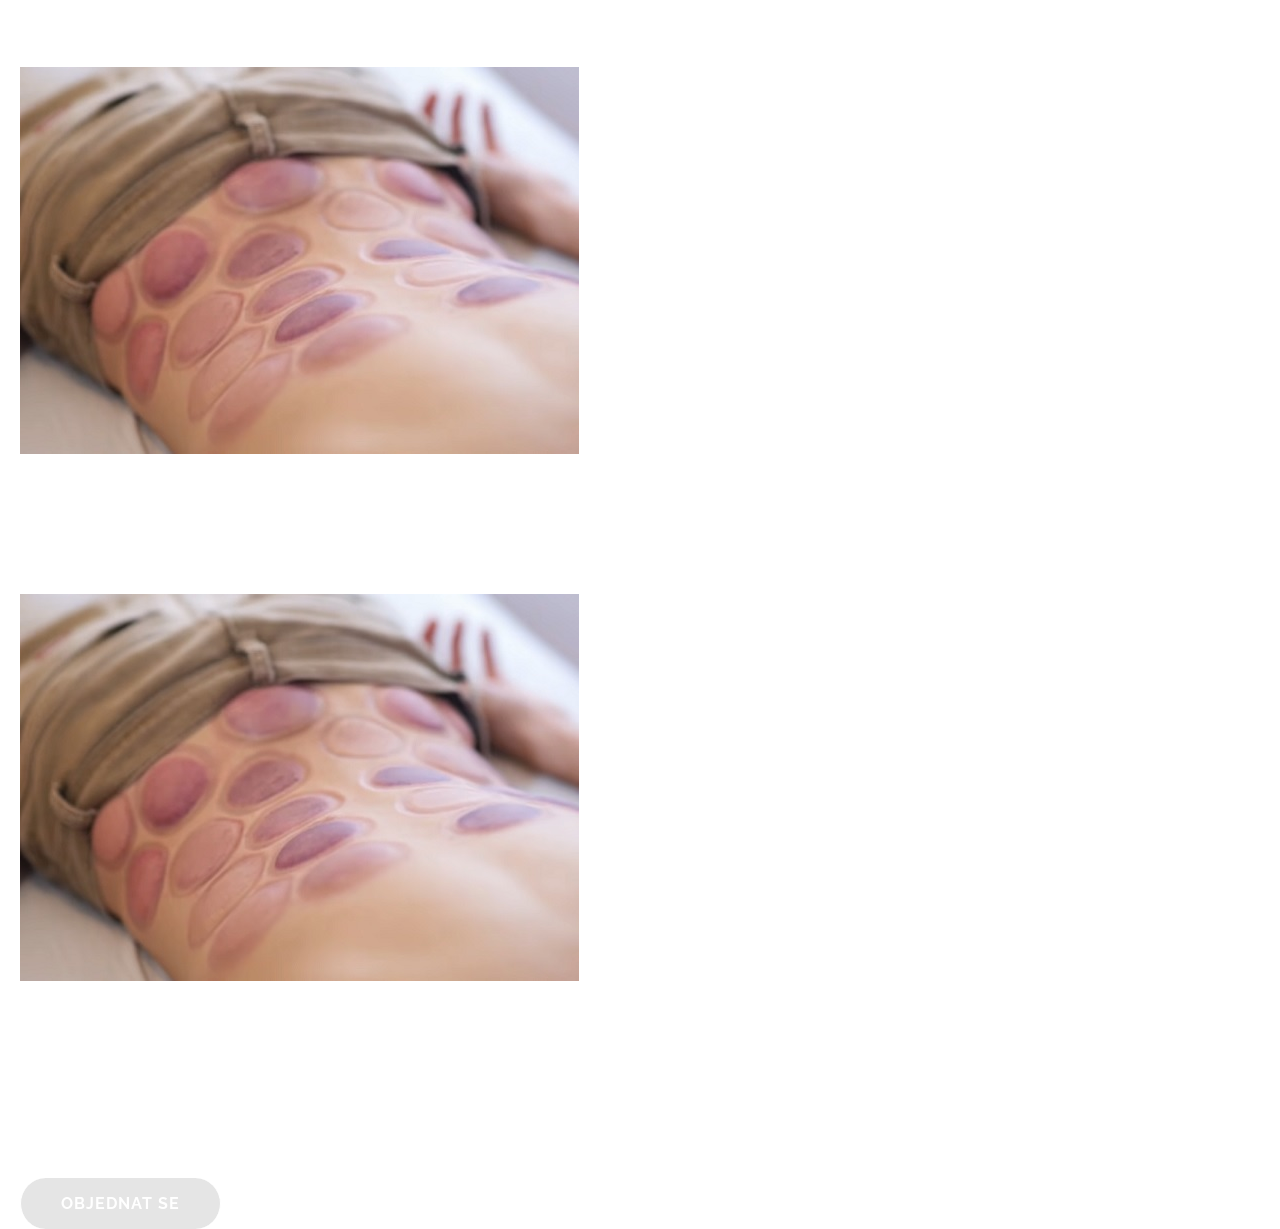
==== bankovani.html @ 98ee7fa8 "Add files via upload" ====
<!doctype html>
<html lang="en">
  <head>
    <meta charset="UTF-8" />
    <meta name="viewport" content="width=device-width, initial-scale=1.0" />
    <title>Baňkování</title>
    <link rel="stylesheet" href="style.css" />
    <link rel="preconnect" href="https://fonts.googleapis.com" />
    <link rel="preconnect" href="https://fonts.gstatic.com" crossorigin />
    <link
      href="https://fonts.googleapis.com/css2?family=Playfair+Display:wght@400;500&family=Raleway:wght@300;400&display=swap&subset=latin-ext"
      rel="stylesheet"
    />
  </head>
  <body>
    <section class="service-detail">
      <div class="container">
        <!-- NADPIS -->
        <div class="service-header">
          <h1>Baňkování</h1>
          <p>
            Baňkování je metoda používaná na onemocnění a&nbsp;problémy
            pohybového aparátu. Používání ji při léčbě onemocnění trávicího
            a&nbsp;dýchacího aparátu a&nbsp;ke zmírnění pocení. Baňkováním
            rozumíme přikládání skleněných nádobek, v&nbsp;nichž vytvoříme
            podtlak, který způsobí jejich přisátí na pokožku.
          </p>
        </div>

        <!-- BLOK 1 -->
        <div class="service-box">
          <div class="service-image">
            <img src="images/banky2.jpg" alt="Baňkování" />
          </div>
          <div class="service-content">
            <h3>Účinky baňkování:</h3>
            <ul>
              <li>
                zrychluje metabolismus v&nbsp;kůži, zlepšuje činnost potních
                a&nbsp;mazových žláz zvyšuje se přísun živin ke tkáním
              </li>
              <li>podpora regenerace kůže</li>
              <li>
                u&nbsp;kloubů bylo pozorováno zvyšení sekrece synoviální
                tekutiny, baňkování odstraňuje spasmy kolem postiženého kloubu
              </li>
              <li>pod tlakem se stimuluje krevní i&nbsp;lymfatický oběh</li>
              <li>
                stimulace vnitřních orgánů zvyšuje peristaltiku, motilitu
                gestointestinálního traktu, zlepšuje trávení
              </li>
              <li>stimulace nervových zakončení</li>
            </ul>
          </div>
        </div>

        <!-- BLOK 2 -->
        <div class="service-box reverse">
          <div class="service-image">
            <img src="images/banky2.jpg" alt="Baňkování" />
          </div>
          <div class="service-content">
            <h3>Kdy se baňkování neprovádí:</h3>
            <ul>
              <li>
                u&nbsp;všech krvácivých stavů (purpura, hemofilie, leukemie)
              </li>
              <li>poškozená kůže (popáleniny, infekční kožní nemoci)</li>
              <li>u&nbsp;těhotných žen se nebaňkuje podbřišek</li>
              <li>u&nbsp;všech druhů maligních tumorů</li>
              <li>
                u&nbsp;křečových žíl v&nbsp;místech, kde se cévy dostávají přímo
                na povrch kůže
              </li>
              <li>těžké otoky, srdeční onemocnění</li>
              <li>těžké jaterní onemocnění, zvláště cirhóza</li>
              <li>tuberkulóza</li>
              <li>v&nbsp;opilosti</li>
            </ul>
          </div>
        </div>

        <!-- BUTTON -->
        <div class="service-button">
          <a href="#" class="btn-primary">OBJEDNAT SE</a>
        </div>
      </div>
    </section>
  </body>
</html>
---- style.css ----
/* -------------------
   ZÁKLADNÍ NASTAVENÍ
   -------------------*/
* {
  margin: 0;
  padding: 0;
  box-sizing: border-box;
  font-family: "Raleway", sans-serif;
}

body {
  background-color: #ffffff;
  color: #ffffff;

  -webkit-font-smoothing: antialiased;
  -moz-osx-font-smoothing: grayscale;
}

.container {
  max-width: 1300px;
  margin: 0 auto;
  padding: 0 20px;
  width: 100%;
  height: 100%;
}

/* -------------------
       HORNÍ MENU
   -------------------*/
.navbar {
  position: absolute;
  top: 0;
  left: 0;
  width: 100%;
  z-index: 100;
  padding-top: 30px;
  background: linear-gradient(
    to bottom,
    rgba(0, 0, 0, 0.4) 0%,
    rgba(0, 0, 0, 0) 100%
  );
}

.nav-links ul {
  display: flex;
  justify-content: flex-end;
  list-style: none;
  gap: 40px;
}

.nav-links a {
  text-decoration: none;
  display: inline-block;
  color: #ffffff;
  font-weight: 100;
  font-size: 1rem;
  letter-spacing: 1px;
  transition: all 0.3s ease;
}

.nav-links a:hover {
  transform: translateY(-2px);
}

/* -------------------
        HAMBURGER
   -------------------*/

#menu-check,
.hamburger {
  display: none;
}

/* -------------------
        BUTTON
   -------------------*/
.btn-primary {
  display: inline-block;
  padding: 16px 40px;
  background-color: rgba(0, 0, 0, 0.1);
  color: #ffffff;
  text-decoration: none;
  border-radius: 30px;
  font-weight: 700;
  letter-spacing: 1px;
  transition: all 0.3s ease;
  text-transform: uppercase;
  border-right: 1px solid rgba(255, 255, 255, 1);
  border-left: 1px solid rgba(255, 255, 255, 1);
}

.btn-primary:hover {
  background-color: rgba(255, 113, 91, 0.4);
  transform: translateY(-2px);
}

/* -------------------
          HERO
   -------------------*/

.hero {
  position: relative;
  height: 100vh;
  width: 100%;
  display: flex;
  align-items: stretch;
  overflow: hidden;
}

.hero-bg {
  position: absolute;
  width: 100%;
  height: 100%;
  background: url("foto.png") no-repeat center center/cover;
  z-index: -1;
}

.glass-panel {
  width: 45%;
  max-width: 700px;
  background: rgba(255, 255, 255, 0.1);
  backdrop-filter: blur(20px);
  -webkit-backdrop-filter: blur(20px);
  border-right: 1px solid rgba(255, 255, 255, 0.1);
  display: flex;
  align-items: center;
  flex-direction: column;
  justify-content: center;
  padding: 0 5%;
  z-index: 1;
}

.hero-content h1 {
  font-family: "Playfair Display", serif;
  font-size: clamp(2.5rem, 4vw, 3.5rem);
  font-weight: 300;
  line-height: 1.3;
  margin-bottom: 35px;
  letter-spacing: 1px;
}

.hero-content p {
  font-size: 1.2rem;
  font-weight: 200;
  color: #ffffff;
  margin-bottom: 40px;
  letter-spacing: 1px;
  margin-bottom: 5rem;
}

/* -------------------
        NABÍDKA
   -------------------*/

.services-section {
  padding: 100px 0;
  background-color: #ffffff;
}

.services-grid {
  display: flex;
  justify-content: space-between;
  gap: 30px;
}

.service-card {
  flex: 1;
  background-color: #f8f6f1; /* Světle šedé pozadí */
  display: flex;
  flex-direction: column;
  align-items: center;
  text-align: center;
  height: auto;
  padding: 40px;
  border-radius: 30px 0 30px 0;
  box-shadow: 5px 5px 10px rgba(0, 0, 0, 0.05);
  text-decoration: none !important;
  color: inherit;
}

.service-icon {
  height: 80px;
  display: flex;
  align-items: center;
  margin-bottom: 20px;
}

.service-icon img {
  width: 80px; /* Uprav podle velikosti tvých ikon */
  height: auto;
}

.service-card h3 {
  font-family: "Playfair Display", serif;
  color: #1d2222;
  font-size: 1.8rem;
  letter-spacing: 1px;
  margin-bottom: 20px;
  font-weight: 400;
  min-height: 3rem;
  display: flex;
  align-items: flex-start;
}

.service-card p {
  color: #1d2222;
  line-height: 1.6;
  font-size: 1rem;
  margin-bottom: 15px;
  font-weight: 300;
  flex-grow: 1;
  text-align: center;
}

.btn-more {
  color: #ff715b;
  font-weight: 500;
  text-decoration: none;
  font-size: 1.1rem;
  position: relative; /* Nutné pro pozicování linky */
  display: inline-block;
  padding-bottom: 4px;
}

.btn-more::after {
  content: "";
  position: absolute;
  bottom: 0;
  left: 50%;
  width: 0;
  height: 1px;
  background-color: #ff715b;
  transition: all 0.4s ease;
  transform: translateX(-50%);
}

.service-card:hover .btn-more::after {
  width: 100%;
}

/* --- ANIMACE (SHORA DOLŮ) --- */
.animate-on-scroll .service-card {
  opacity: 0;
  transform: translateY(-50px);
  transition: all 0.8s ease-out;
}
.animate-on-scroll.is-visible .service-card:hover {
  transform: translateY(-10px); /* Zvětšil jsem na 10px, aby to bylo vidět */
}

.animate-on-scroll.is-visible .service-card {
  opacity: 1;
  transform: translateY(0);
}

/* Postupné naskakování */
.animate-on-scroll.is-visible .service-card:nth-child(2) {
  transition-delay: 0.2s;
}
.animate-on-scroll.is-visible .service-card:nth-child(3) {
  transition-delay: 0.4s;
}

/* --- RESPONZIVITA (MOBIL) --- */
@media (max-width: 768px) {
  .services-grid {
    flex-direction: column;
    align-items: center;
    text-align: center;
  }

  .service-card h3 {
    min-height: 0;
    margin-bottom: 10px;
  }
}

/* -------------------
        TABLET
   -------------------*/

@media (max-width: 1024px) {
  .hamburger {
    display: flex;
    flex-direction: column;
    gap: 5px;
    cursor: pointer;
    z-index: 1000;
    position: relative;
    z-index: 1100;
    position: fixed;
    top: 30px;
    right: 30px;
    background: rgba(0, 0, 0, 0.2);
    padding: 10px;
    border-radius: 5px;
  }

  .hamburger span {
    display: block;
    width: 26px;
    height: 3px;
    background-color: #ffffff;
    border-radius: 2px;
    transition: all 0.3s ease;
  }

  .nav-links ul {
    position: fixed;
    top: 0;
    right: -100%;
    width: 300px;
    height: 100vh;
    background: #1d2222;
    flex-direction: column;
    justify-content: center;
    align-items: center;
    gap: 30px;
    transition: right 0.4s cubic-bezier(0.4, 0, 0.2, 1);
    box-shadow: -10px 0 30px rgba(0, 0, 0, 0.5);
    z-index: 1000;
  }

  #menu-check:checked ~ ul {
    right: 0;
  }

  #menu-check:checked ~ .hamburger span:nth-child(1) {
    transform: translateY(8px) rotate(45deg);
  }
  #menu-check:checked ~ .hamburger span:nth-child(2) {
    opacity: 0;
  }
  #menu-check:checked ~ .hamburger span:nth-child(3) {
    transform: translateY(-8px) rotate(-45deg);
  }

  .glass-panel {
    width: 60%;
    max-width: none;
  }
}

/* -------------------
         MOBIL
   -------------------*/

@media (max-width: 768px) {
  .nav-links ul {
    justify-content: center;
    gap: 15px;
    font-size: 0.9rem;
  }

  .hero-content h1 {
    font-size: 2.5rem;
    justify-content: center;
  }

  .glass-panel {
    width: 100%;
    background: rgba(29, 34, 34, 0.7); /* Tmavší pro čitelnost na mobilu */
  }

  .container {
    padding: 0 10px; /* Zmenšíme boční odsazení celého webu na mobilu */
    width: 95%; /* Roztáhneme kontejner víc do krajů */

    text-align: center; /* Na mobilu obvykle vypadá lépe centrování */
  }

  .hero-content {
    text-align: center;
  }

  header {
    padding: 20px;
  }
}
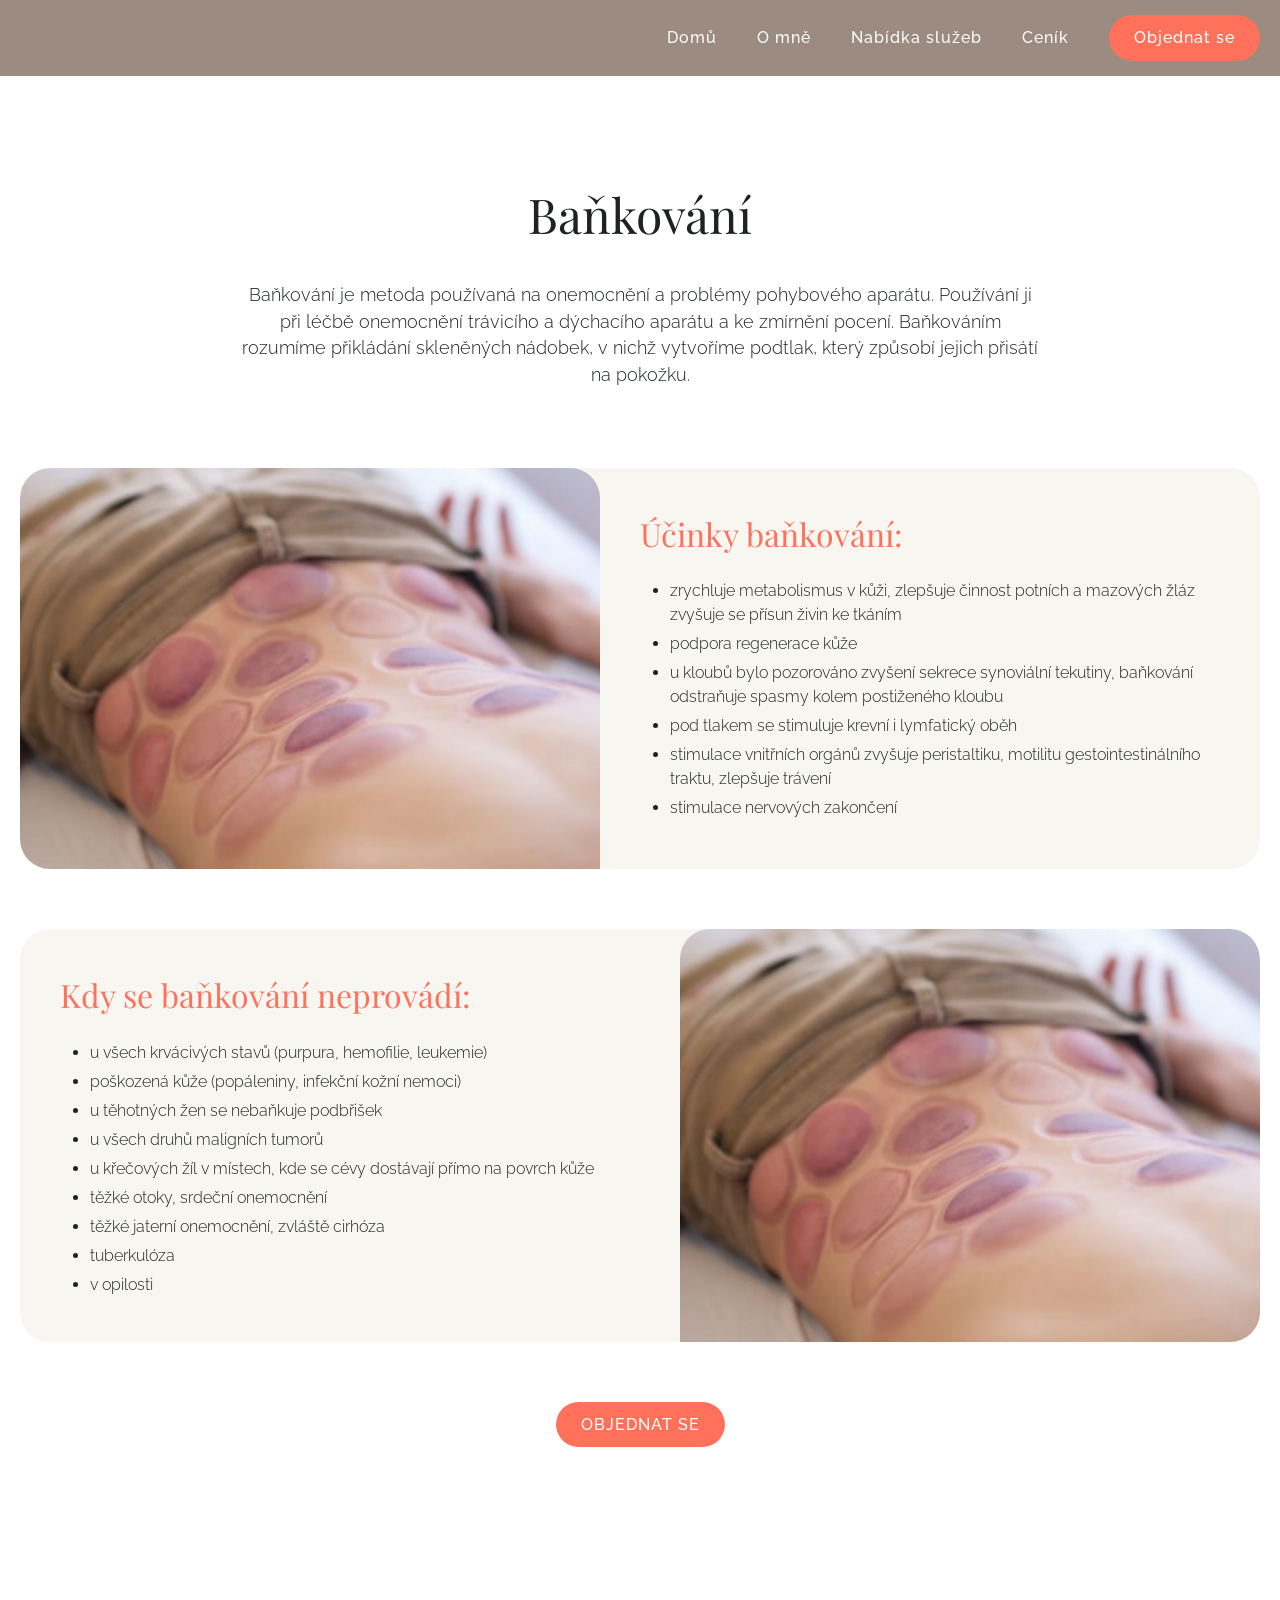
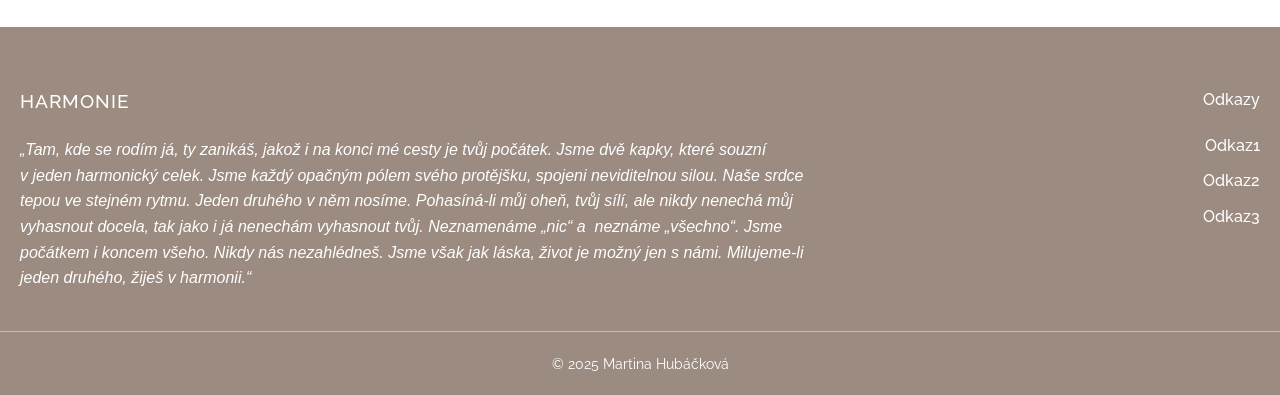
==== commit 995e8e26: "Add files via upload" ====
--- a/bankovani.html
+++ b/bankovani.html
@@ -1,5 +1,5 @@
 <!doctype html>
-<html lang="en">
+<html lang="cs">
   <head>
     <meta charset="UTF-8" />
     <meta name="viewport" content="width=device-width, initial-scale=1.0" />
@@ -12,11 +12,12 @@
       rel="stylesheet"
     />
   </head>
-  <body>
+  <body class="subpage">
+    <div id="header-placeholder"></div>
+
     <section class="service-detail">
       <div class="container">
-        <!-- NADPIS -->
-        <div class="service-header">
+        <div class="main-title">
           <h1>Baňkování</h1>
           <p>
             Baňkování je metoda používaná na onemocnění a&nbsp;problémy
@@ -27,13 +28,12 @@
           </p>
         </div>
 
-        <!-- BLOK 1 -->
         <div class="service-box">
           <div class="service-image">
             <img src="images/banky2.jpg" alt="Baňkování" />
           </div>
           <div class="service-content">
-            <h3>Účinky baňkování:</h3>
+            <div class="accent-title">Účinky baňkování:</div>
             <ul>
               <li>
                 zrychluje metabolismus v&nbsp;kůži, zlepšuje činnost potních
@@ -60,7 +60,7 @@
             <img src="images/banky2.jpg" alt="Baňkování" />
           </div>
           <div class="service-content">
-            <h3>Kdy se baňkování neprovádí:</h3>
+            <div class="accent-title">Kdy se baňkování neprovádí:</div>
             <ul>
               <li>
                 u&nbsp;všech krvácivých stavů (purpura, hemofilie, leukemie)
@@ -86,5 +86,7 @@
         </div>
       </div>
     </section>
+    <div id="footer-placeholder"></div>
+    <script src="main.js"></script>
   </body>
 </html>
--- a/style.css
+++ b/style.css
@@ -8,54 +8,137 @@
   font-family: "Raleway", sans-serif;
 }
 
+:root {
+  --primary-color: #ff715b;
+  --primary-hover: #ff8a7a;
+  --secondary-color: #1d2222;
+  --color-white: #ffffff;
+  --color-brown: #9b8b80;
+
+  --font-main: "Raleway", sans-serif;
+  --font-serif: "Playfair Display", serif;
+
+  --radius-lg: 30px;
+  --radius-sm: 8px;
+  --shadow: 0 10px 30px rgba(0, 0, 0, 0.05);
+  --transition: all 0.3s cubic-bezier(0.4, 0, 0.2, 1);
+}
+
+html {
+  scroll-behavior: smooth;
+}
+
 body {
-  background-color: #ffffff;
-  color: #ffffff;
-
+  font-family: var(--font-main);
+  background-color: var(--bg-light);
+  color: var(--secondary-color);
+  line-height: 1.6;
   -webkit-font-smoothing: antialiased;
-  -moz-osx-font-smoothing: grayscale;
+  display: flex;
+  flex-direction: column;
+  margin: 0;
+  min-height: 100vh;
+}
+
+main {
+  flex: 1;
 }
 
 .container {
-  max-width: 1300px;
+  max-width: 1400px;
   margin: 0 auto;
   padding: 0 20px;
   width: 100%;
   height: 100%;
 }
 
+.main-title {
+  text-align: center;
+  max-width: 800px;
+  margin: 0 auto 80px;
+}
+
+.main-title h1 {
+  font-family: var(--font-serif);
+  font-size: 3rem;
+  color: #1d2222;
+  margin-bottom: 30px;
+  font-weight: 400;
+}
+
+.main-title p {
+  color: #1d2222;
+  font-size: 1.1rem;
+  line-height: 1.5;
+  font-weight: 300;
+}
+
+.accent-title {
+  font-family: var(--font-serif);
+  color: var(--primary-color);
+  font-size: 2rem;
+  font-weight: 400;
+  margin-bottom: 20px;
+}
+
+.subtitle {
+  font-size: 0.95rem;
+  font-weight: 300;
+  margin-bottom: 25px;
+}
+
 /* -------------------
        HORNÍ MENU
    -------------------*/
 .navbar {
   position: absolute;
+  color: white;
   top: 0;
   left: 0;
   width: 100%;
-  z-index: 100;
-  padding-top: 30px;
-  background: linear-gradient(
-    to bottom,
-    rgba(0, 0, 0, 0.4) 0%,
-    rgba(0, 0, 0, 0) 100%
-  );
+  z-index: 1000;
+  padding: 15px 0;
+  background: linear-gradient(to bottom, rgba(0, 0, 0, 0.3), transparent);
+}
+
+body.subpage .navbar {
+  position: relative;
+  background: var(--color-brown);
+  padding: 15px 0;
+}
+
+body.subpage .navbar::before {
+  display: none;
+}
+
+body.subpage .nav-links a {
+  font-weight: 500;
+  color: white;
+}
+
+body.subpage .dropdown-menu li a {
+  color: var(--color-brown);
 }
 
 .nav-links ul {
+  color: white;
+
   display: flex;
   justify-content: flex-end;
   list-style: none;
   gap: 40px;
+  align-items: center;
 }
 
 .nav-links a {
+  color: white;
+
   text-decoration: none;
   display: inline-block;
-  color: #ffffff;
-  font-weight: 100;
+  font-weight: 300;
   font-size: 1rem;
   letter-spacing: 1px;
-  transition: all 0.3s ease;
+  transition: var(--transition);
 }
 
 .nav-links a:hover {
@@ -72,25 +155,88 @@
 }
 
 /* -------------------
+      DROPDOWN MENU
+   -------------------*/
+
+.dropdown-trigger {
+  position: relative;
+}
+
+.dropdown-menu {
+  position: absolute;
+  top: 100%;
+  left: 50%;
+  transform: translateX(-50%) translateY(10px);
+  background: rgba(255, 255, 255, 0.15);
+  backdrop-filter: blur(15px);
+  -webkit-backdrop-filter: blur(15px);
+  list-style: none;
+  padding: 10px 0;
+  min-width: 180px;
+  border-radius: 5px;
+  opacity: 0;
+  visibility: hidden;
+  transition: var(--transition);
+  box-shadow: var(--shadow);
+  z-index: 1000;
+  box-shadow: none;
+}
+
+.dropdown-trigger:hover .dropdown-menu {
+  opacity: 1;
+  visibility: visible;
+  transform: translateX(-50%) translateY(20px);
+}
+
+.dropdown-menu li a {
+  color: #ffffff;
+  padding: 12px 20px;
+  display: block;
+  font-size: 0.95rem;
+  font-weight: 300;
+  border-bottom: 1px solid rgba(255, 255, 255, 0.2);
+  transition: background 0.2s;
+}
+
+.dropdown-menu li:last-child a {
+  border-bottom: none;
+}
+
+.dropdown-menu li a:hover {
+  background: rgba(255, 255, 255, 0.1);
+  transform: none; /* Zrušíme posun z hlavního menu */
+}
+
+.dropdown-menu::before {
+  content: "";
+  position: absolute;
+  top: -10px;
+  left: 20px;
+  border-left: 10px solid transparent;
+  border-right: 10px solid transparent;
+  border-bottom: 10px solid rgba(255, 255, 255, 0.15);
+}
+
+/* -------------------
         BUTTON
    -------------------*/
 .btn-primary {
   display: inline-block;
-  padding: 16px 40px;
-  background-color: rgba(0, 0, 0, 0.1);
+  font-weight: 500;
+  padding: 10px 25px;
+  background-color: var(--primary-color);
   color: #ffffff;
   text-decoration: none;
   border-radius: 30px;
-  font-weight: 700;
   letter-spacing: 1px;
-  transition: all 0.3s ease;
-  text-transform: uppercase;
-  border-right: 1px solid rgba(255, 255, 255, 1);
-  border-left: 1px solid rgba(255, 255, 255, 1);
+  transition: var(--transition);
+  /*border-right: 1px solid rgba(255, 255, 255, 1);
+  border-left: 1px solid rgba(255, 255, 255, 1);*/
 }
 
 .btn-primary:hover {
-  background-color: rgba(255, 113, 91, 0.4);
+  background-color: var(--primary-hover);
+  color: #ffffff;
   transform: translateY(-2px);
 }
 
@@ -100,11 +246,12 @@
 
 .hero {
   position: relative;
-  height: 100vh;
+  height: 70vh;
   width: 100%;
   display: flex;
   align-items: stretch;
   overflow: hidden;
+  min-height: 70vh;
 }
 
 .hero-bg {
@@ -131,7 +278,8 @@
 }
 
 .hero-content h1 {
-  font-family: "Playfair Display", serif;
+  font-family: var(--font-serif);
+  color: white;
   font-size: clamp(2.5rem, 4vw, 3.5rem);
   font-weight: 300;
   line-height: 1.3;
@@ -153,8 +301,7 @@
    -------------------*/
 
 .services-section {
-  padding: 100px 0;
-  background-color: #ffffff;
+  padding: 50px 0;
 }
 
 .services-grid {
@@ -165,7 +312,7 @@
 
 .service-card {
   flex: 1;
-  background-color: #f8f6f1; /* Světle šedé pozadí */
+  background-color: #f7f4f3;
   display: flex;
   flex-direction: column;
   align-items: center;
@@ -173,7 +320,7 @@
   height: auto;
   padding: 40px;
   border-radius: 30px 0 30px 0;
-  box-shadow: 5px 5px 10px rgba(0, 0, 0, 0.05);
+  box-shadow: var(--shadow);
   text-decoration: none !important;
   color: inherit;
 }
@@ -186,12 +333,12 @@
 }
 
 .service-icon img {
-  width: 80px; /* Uprav podle velikosti tvých ikon */
+  width: 80px;
   height: auto;
 }
 
 .service-card h3 {
-  font-family: "Playfair Display", serif;
+  font-family: var(--font-serif);
   color: #1d2222;
   font-size: 1.8rem;
   letter-spacing: 1px;
@@ -213,11 +360,11 @@
 }
 
 .btn-more {
-  color: #ff715b;
+  color: var(--primary-color);
   font-weight: 500;
   text-decoration: none;
   font-size: 1.1rem;
-  position: relative; /* Nutné pro pozicování linky */
+  position: relative;
   display: inline-block;
   padding-bottom: 4px;
 }
@@ -229,13 +376,75 @@
   left: 50%;
   width: 0;
   height: 1px;
-  background-color: #ff715b;
-  transition: all 0.4s ease;
+  background-color: var(--primary-color);
+  transition: var(--transition);
   transform: translateX(-50%);
 }
 
 .service-card:hover .btn-more::after {
   width: 100%;
+}
+
+/* -------------------
+      DETAIL SLUŽEB
+   -------------------*/
+
+.service-detail {
+  padding: 100px 0;
+  background-color: #ffffff;
+}
+
+.service-box {
+  display: flex;
+  background-color: #f8f6f1;
+  border-radius: 30px;
+  overflow: hidden;
+  margin-bottom: 60px;
+}
+
+.service-box.reverse {
+  flex-direction: row-reverse;
+}
+
+.service-image {
+  flex: 1;
+}
+
+.service-image img {
+  width: 100%;
+  height: 100%;
+  object-fit: cover;
+  display: block;
+}
+
+.service-content {
+  flex: 1;
+  padding: 40px;
+}
+
+.service-content li {
+  color: #1d2222;
+  line-height: 1.5;
+  margin: 5px;
+  margin-left: 30px;
+
+  font-weight: 300;
+}
+
+.service-image {
+  flex: 1;
+}
+
+.service-image img {
+  width: 100%;
+  border-radius: 30px 30px 0 0;
+  object-fit: cover;
+}
+
+/* BUTTON */
+.service-button {
+  text-align: center;
+  margin-top: 60px;
 }
 
 /* --- ANIMACE (SHORA DOLŮ) --- */
@@ -261,18 +470,392 @@
   transition-delay: 0.4s;
 }
 
-/* --- RESPONZIVITA (MOBIL) --- */
-@media (max-width: 768px) {
-  .services-grid {
-    flex-direction: column;
-    align-items: center;
-    text-align: center;
-  }
-
-  .service-card h3 {
-    min-height: 0;
-    margin-bottom: 10px;
-  }
+/* -------------------
+        KONTAKT
+   -------------------*/
+
+.contact-section {
+  padding: 100px 0 0 0;
+  background-color: #fff;
+  color: #1d2222;
+}
+
+.contact-center-box {
+  display: flex;
+  justify-content: center;
+  padding: 0 20px;
+  margin-bottom: 80px;
+}
+
+.contact-main-wrapper {
+  display: flex;
+  align-items: flex-start;
+  gap: 30px;
+  max-width: 1100px;
+  width: 100%;
+}
+
+.contact-text-column {
+  display: flex;
+  flex-direction: column;
+  gap: 50px;
+  flex: 1;
+}
+
+.contact-icon-img {
+  width: 18px;
+  height: 18px;
+}
+
+.contact-item {
+  display: flex;
+  align-items: center;
+  gap: 15px;
+  margin-bottom: 12px;
+  font-weight: 300;
+}
+
+.hours-list {
+  max-width: 280px;
+}
+
+.hour-row {
+  display: flex;
+  justify-content: space-between;
+  margin-bottom: 8px;
+  font-weight: 300;
+}
+
+.contact-map-column {
+  flex: 1.2;
+  height: 420px;
+  border-radius: 30px;
+  overflow: hidden;
+  padding: 0;
+  border: none;
+}
+
+.contact-map-column iframe {
+  width: 100%;
+  height: 100%;
+  border: none;
+  display: block;
+  border-radius: 30px;
+}
+
+.form-wrapper {
+  background-color: #f6f6f6;
+  display: flex;
+  padding: 80px 0;
+  text-align: center;
+}
+
+.contact-form {
+  max-width: 750px;
+  margin: 0 auto;
+}
+
+.form-row {
+  display: flex;
+  gap: 15px;
+  margin-bottom: 20px;
+}
+
+.contact-form input,
+.contact-form textarea {
+  flex: 1;
+  padding: 18px 25px;
+  border: none;
+  border-radius: 30px;
+  background-color: #e9e2de;
+  font-family: inherit;
+  font-size: 1rem;
+}
+
+.contact-form textarea {
+  width: 100%;
+  margin-bottom: 30px;
+}
+
+.btn-submit {
+  background-color: var(--primary-color);
+  color: white;
+  border: none;
+  padding: 16px 70px;
+  border-radius: 35px;
+  font-weight: 700;
+  cursor: pointer;
+  transition: 0.3s;
+}
+
+.btn-submit:hover {
+  background-color: var(--primary-hover);
+  transform: translateY(-2px);
+}
+
+/* -------------------
+        CENIK
+   -------------------*/
+
+.pricing-section {
+  padding: 100px 0 80px;
+  background-color: #ffffff; /* Bílé pozadí dle obrázku */
+}
+
+.pricing-list {
+  max-width: 600px; /* Omezíme šířku, aby tabulka nebyla příliš roztažená */
+  margin: 0 auto;
+}
+
+.pricing-item {
+  display: flex;
+  align-items: baseline; /* Zarovná text na linku */
+  justify-content: space-between;
+  margin-bottom: 20px;
+  font-size: 1.1rem;
+}
+
+/* Tečkovaná čára mezi názvem a cenou */
+.pricing-item::after {
+  content: "";
+  flex: 1;
+  border-bottom: 1px dotted #ccc;
+  margin: 0 15px;
+  order: 2;
+}
+
+.service-name {
+  order: 1;
+  color: #1d2222;
+  font-weight: 300;
+}
+
+.price {
+  order: 3;
+  color: #1d2222;
+  font-weight: 400;
+  white-space: nowrap; /* Zabrání zalomení ceny */
+}
+
+/* -------------------
+        ABOUT
+   -------------------*/
+.about-intro {
+  display: flex;
+  align-items: center;
+  gap: 50px;
+  padding: 60px 0;
+}
+
+.about-image-wrapper {
+  flex: 1;
+  position: relative;
+}
+
+.main-portrait {
+  width: 100%;
+  max-width: 450px;
+  display: block;
+  margin: 0 auto;
+}
+
+.about-text {
+  flex: 1.5;
+}
+
+.about-title {
+  text-align: left;
+  max-width: 800px;
+  margin: 0 auto 40px;
+}
+
+.about-title h1 {
+  font-family: var(--font-serif);
+  font-size: 3rem;
+  color: #1d2222;
+  margin-bottom: 30px;
+  font-weight: 400;
+}
+
+.about-text p {
+  margin-bottom: 20px;
+  font-weight: 300;
+  font-size: 1.1rem;
+}
+
+.experience-section {
+  padding: 40px 0 100px;
+  text-align: center;
+}
+
+.separator {
+  border: 0;
+  height: 1px;
+  background: #e0e0e0;
+  margin-bottom: 60px;
+}
+
+/* -------------------
+        GALERIE
+   -------------------*/
+.gallery-grid {
+  display: grid;
+  grid-template-columns: repeat(4, 1fr); /* 4 sloupce na PC */
+  gap: 20px;
+  margin-top: 40px;
+}
+
+.gallery-item {
+  background: #fff;
+  padding: 10px;
+  box-shadow: var(--shadow);
+  transition: var(--transition);
+  cursor: pointer;
+  display: flex;
+  align-items: center;
+  justify-content: center;
+  border-radius: var(--radius-sm);
+}
+
+.gallery-item:hover {
+  transform: scale(1.03);
+}
+
+.gallery-item img {
+  max-width: 100%;
+  height: auto; /* Zajistí, že se obrázek nezdeformuje a neořízne */
+  display: block;
+  object-fit: contain;
+}
+
+/* -------------------
+        GALERIE
+   -------------------*/
+.lightbox {
+  display: none;
+  position: fixed;
+  z-index: 9999;
+  top: 0;
+  left: 0;
+  width: 100%;
+  height: 100%;
+  background-color: rgba(0, 0, 0, 0.9);
+  justify-content: center;
+  align-items: center;
+}
+
+.lightbox-content {
+  max-width: 90%;
+  max-height: 85vh;
+  box-shadow: 0 0 20px rgba(0, 0, 0, 0.5);
+}
+
+.close {
+  position: absolute;
+  top: 30px;
+  right: 40px;
+  color: white;
+  font-size: 40px;
+  cursor: pointer;
+}
+
+.nav-btn {
+  position: absolute;
+  top: 50%;
+  transform: translateY(-50%);
+  color: white;
+  font-size: 40px;
+  padding: 20px;
+  cursor: pointer;
+  user-select: none;
+  transition: 0.3s;
+}
+
+.nav-btn:hover {
+  color: var(--primary-color);
+}
+.prev {
+  left: 20px;
+}
+.next {
+  right: 20px;
+}
+
+/* -------------------
+        PATIČKA
+-------------------*/
+
+.footer {
+  background-color: #9b8b80; /* hnědá z návrhu */
+  color: #ffffff;
+  margin-top: 80px;
+  flex-shrink: 0;
+}
+
+.footer-content {
+  display: flex;
+  justify-content: space-between;
+  gap: 50px;
+  padding: 60px 20px 40px;
+  align-items: flex-start;
+}
+
+/* LEVÁ STRANA */
+.footer-left {
+  flex: 2;
+  text-align: left;
+}
+
+.footer-left h3 {
+  margin-bottom: 20px;
+  font-weight: 500;
+  letter-spacing: 1px;
+}
+
+.footer-quote {
+  font-style: italic; /* 🔥 kurzíva */
+  line-height: 1.6;
+  font-weight: 300;
+  max-width: 800px;
+}
+
+/* PRAVÁ STRANA */
+.footer-right {
+  flex: 1;
+  text-align: right;
+}
+
+.footer-right h4 {
+  margin-bottom: 20px;
+  font-weight: 500;
+}
+
+.footer-right ul {
+  list-style: none;
+  padding: 0;
+}
+
+.footer-right li {
+  margin-bottom: 10px;
+}
+
+.footer-right a {
+  color: #ffffff;
+  text-decoration: none;
+  font-weight: 500;
+  transition: opacity 0.3s;
+}
+
+.footer-right a:hover {
+  opacity: 0.7;
+}
+
+/* SPODNÍ ČÁST */
+.footer-bottom {
+  border-top: 1px solid rgba(255, 255, 255, 0.4);
+  text-align: center;
+  padding: 20px;
+  font-size: 0.9rem;
 }
 
 /* -------------------
@@ -280,31 +863,29 @@
    -------------------*/
 
 @media (max-width: 1024px) {
+  /* Hamburger - fixní pozice */
   .hamburger {
     display: flex;
     flex-direction: column;
     gap: 5px;
     cursor: pointer;
-    z-index: 1000;
-    position: relative;
-    z-index: 1100;
     position: fixed;
-    top: 30px;
-    right: 30px;
-    background: rgba(0, 0, 0, 0.2);
-    padding: 10px;
-    border-radius: 5px;
+    top: 20px;
+    right: 20px;
+    background: rgba(0, 0, 0, 0.4);
+    padding: 12px;
+    border-radius: 8px;
+    z-index: 2005;
   }
 
   .hamburger span {
     display: block;
-    width: 26px;
+    width: 25px;
     height: 3px;
     background-color: #ffffff;
-    border-radius: 2px;
-    transition: all 0.3s ease;
-  }
-
+  }
+
+  /* Hlavní kontejner menu */
   .nav-links ul {
     position: fixed;
     top: 0;
@@ -312,19 +893,107 @@
     width: 300px;
     height: 100vh;
     background: #1d2222;
-    flex-direction: column;
-    justify-content: center;
-    align-items: center;
-    gap: 30px;
-    transition: right 0.4s cubic-bezier(0.4, 0, 0.2, 1);
-    box-shadow: -10px 0 30px rgba(0, 0, 0, 0.5);
-    z-index: 1000;
+    display: flex;
+    flex-direction: column;
+    justify-content: flex-start !important;
+    align-items: flex-start !important;
+    padding: 80px 30px 40px 30px;
+    gap: 10px !important;
+    transition: right 0.4s ease;
+    z-index: 2000;
+    overflow-y: auto;
   }
 
   #menu-check:checked ~ ul {
     right: 0;
   }
 
+  /* Položky seznamu a odkazy */
+  .nav-links ul li {
+    width: 100%;
+    margin: 0 !important;
+    gap: 10px !important;
+  }
+
+  .nav-links a {
+    color: white;
+    font-size: 1.1rem;
+    padding: 12px 0;
+    display: block;
+    width: 100%;
+    text-align: left;
+  }
+
+  .dropdown-trigger {
+    width: 100%;
+  }
+
+  #menu-check:checked ~ ul .dropdown-menu {
+    display: block;
+    position: static;
+    visibility: visible;
+    opacity: 1;
+    transform: none;
+    background: transparent;
+    box-shadow: none;
+    padding: 0 0 10px 20px;
+    min-width: 0;
+  }
+
+  .dropdown-menu {
+    padding: 5px 0 10px 15px;
+  }
+
+  .dropdown-menu li {
+    margin: 0;
+  }
+
+  .dropdown-menu li a {
+    font-size: 1rem;
+    color: rgba(255, 255, 255, 0.7);
+    padding: 8px 0;
+    border: none;
+  }
+
+  /* TLAČÍTKO - Už žádný margin-top: auto nebo 100% šířka, co by ho odtlačila */
+  .nav-links .btn-primary {
+    display: inline-block;
+    width: auto;
+    margin-top: 10px;
+    padding: 12px 25px;
+    background-color: var(--primary-color);
+    border-radius: 30px;
+    text-align: center;
+  }
+
+  /* Ostatní úpravy obsahu */
+  .hero-content h1 {
+    font-size: 2.2rem;
+  }
+
+  .services-grid {
+    flex-direction: column;
+    gap: 20px;
+  }
+  .about-intro {
+    flex-direction: column;
+    text-align: center;
+  }
+  .gallery-grid {
+    grid-template-columns: repeat(2, 1fr);
+  }
+  .contact-main-wrapper {
+    flex-direction: column;
+  }
+  .footer-content {
+    flex-direction: column;
+    gap: 30px;
+  }
+  .footer-right {
+    text-align: left;
+  }
+
+  /* Animace hamburgeru */
   #menu-check:checked ~ .hamburger span:nth-child(1) {
     transform: translateY(8px) rotate(45deg);
   }
@@ -335,9 +1004,23 @@
     transform: translateY(-8px) rotate(-45deg);
   }
 
-  .glass-panel {
-    width: 60%;
-    max-width: none;
+  /* Speciální tlačítko v menu */
+  .btn-primary {
+    margin-top: 10px;
+    text-align: center;
+    width: 100%;
+    background-color: var(--primary-color);
+  }
+
+  .about-intro {
+    flex-direction: column;
+    text-align: center;
+  }
+  .gallery-grid {
+    grid-template-columns: repeat(2, 1fr);
+  }
+  .about-text h2 {
+    font-size: 2.5rem;
   }
 }
 
@@ -347,9 +1030,14 @@
 
 @media (max-width: 768px) {
   .nav-links ul {
-    justify-content: center;
-    gap: 15px;
-    font-size: 0.9rem;
+    /* Přepíšeme to, co jsi tam měl, aby se to chovalo jako na tabletu */
+    justify-content: flex-start;
+    align-items: flex-start;
+    gap: 10px;
+  }
+
+  .nav-links ul li {
+    text-align: left;
   }
 
   .hero-content h1 {
@@ -363,9 +1051,8 @@
   }
 
   .container {
-    padding: 0 10px; /* Zmenšíme boční odsazení celého webu na mobilu */
+    padding: 0px 10px; /* Zmenšíme boční odsazení celého webu na mobilu */
     width: 95%; /* Roztáhneme kontejner víc do krajů */
-
     text-align: center; /* Na mobilu obvykle vypadá lépe centrování */
   }
 
@@ -376,4 +1063,66 @@
   header {
     padding: 20px;
   }
-}
+
+  .services-grid {
+    flex-direction: column;
+    align-items: center;
+    text-align: center;
+  }
+
+  .service-card h3 {
+    min-height: 0;
+    margin-bottom: 10px;
+  }
+
+  .service-header h1 {
+    font-size: 2.2rem;
+  }
+
+  .service-box {
+    flex-direction: column;
+    text-align: left;
+  }
+
+  .service-box.reverse {
+    flex-direction: column;
+  }
+  .form-row {
+    flex-direction: column;
+  }
+
+  .contact-header h1,
+  .form-wrapper h2 {
+    font-size: 2.5rem;
+  }
+  .contact-main-wrapper {
+    flex-direction: column;
+    align-items: center;
+  }
+
+  .contact-map-column {
+    width: 100%;
+    height: 400px;
+  }
+  .contact-map-column iframe {
+    height: 400px;
+  }
+
+  .footer-content {
+    flex-direction: column;
+    text-align: left; /* 🔥 zruší centrování */
+  }
+
+  .footer-right {
+    text-align: left; /* na mobilu pod sebe */
+    margin-top: 30px;
+  }
+
+  .pricing-item {
+    font-size: 1rem;
+  }
+
+  .nav-btn {
+    font-size: 30px;
+  }
+}
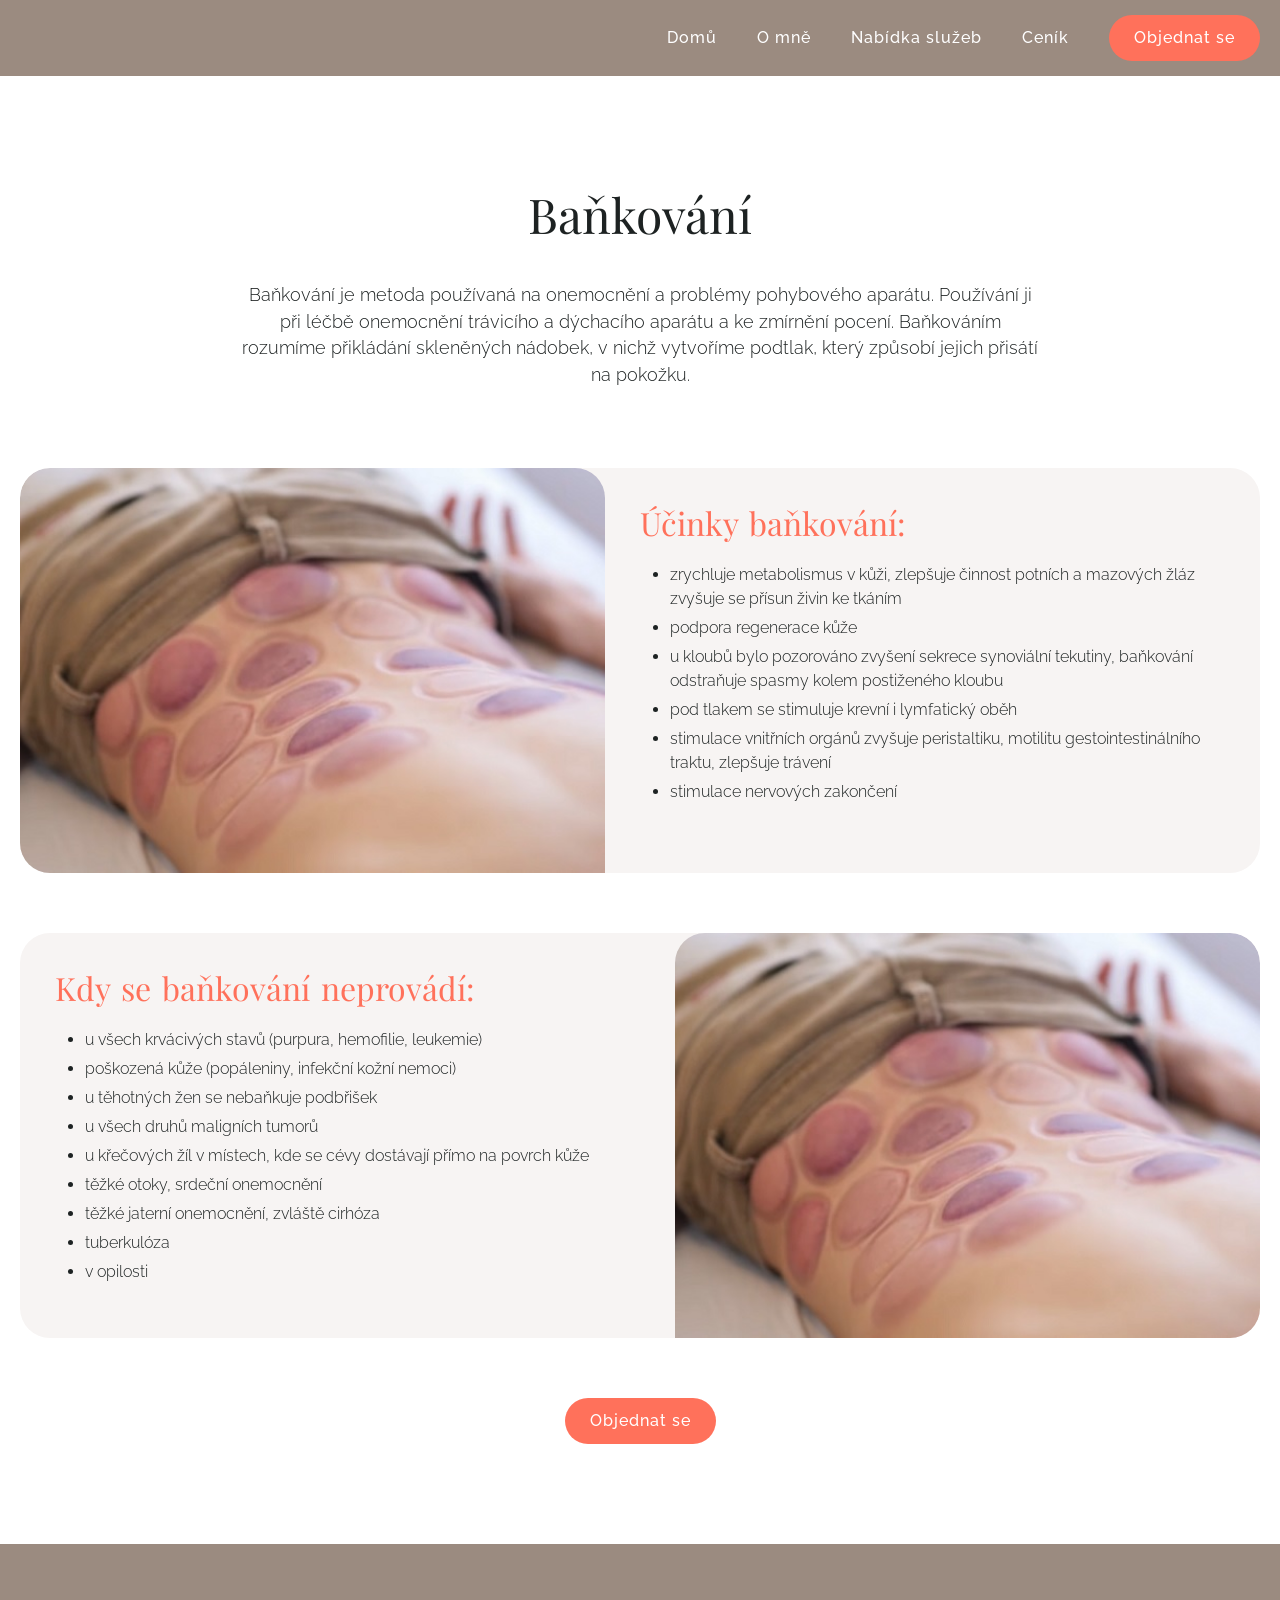
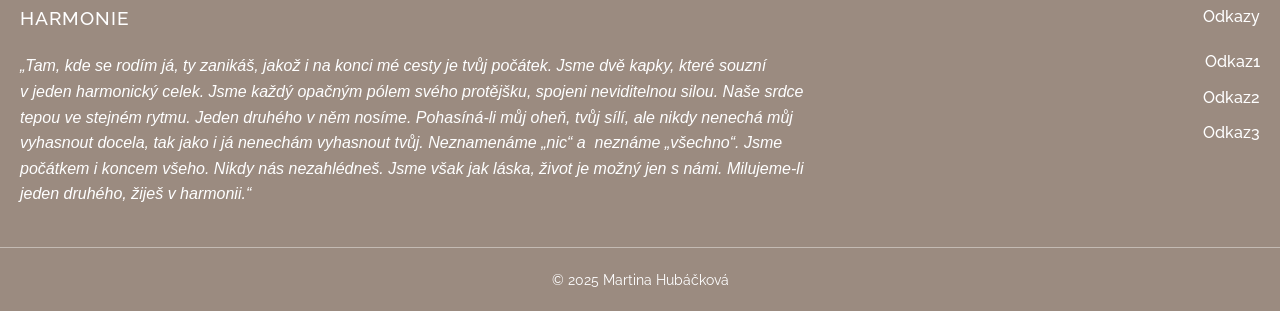
==== commit 97a7d4d8: "Add files via upload" ====
--- a/bankovani.html
+++ b/bankovani.html
@@ -54,7 +54,6 @@
           </div>
         </div>
 
-        <!-- BLOK 2 -->
         <div class="service-box reverse">
           <div class="service-image">
             <img src="images/banky2.jpg" alt="Baňkování" />
@@ -79,10 +78,8 @@
             </ul>
           </div>
         </div>
-
-        <!-- BUTTON -->
         <div class="service-button">
-          <a href="#" class="btn-primary">OBJEDNAT SE</a>
+          <a href="objednani.html" class="btn-primary">Objednat se</a>
         </div>
       </div>
     </section>
--- a/style.css
+++ b/style.css
@@ -14,13 +14,14 @@
   --secondary-color: #1d2222;
   --color-white: #ffffff;
   --color-brown: #9b8b80;
+  --color-light: #f7f4f3;
 
   --font-main: "Raleway", sans-serif;
   --font-serif: "Playfair Display", serif;
 
   --radius-lg: 30px;
   --radius-sm: 8px;
-  --shadow: 0 10px 30px rgba(0, 0, 0, 0.05);
+  --shadow: 0 10px 10px rgba(0, 0, 0, 0.05);
   --transition: all 0.3s cubic-bezier(0.4, 0, 0.2, 1);
 }
 
@@ -61,13 +62,13 @@
 .main-title h1 {
   font-family: var(--font-serif);
   font-size: 3rem;
-  color: #1d2222;
+  color: var(--secondary-color);
   margin-bottom: 30px;
   font-weight: 400;
 }
 
 .main-title p {
-  color: #1d2222;
+  color: var(--secondary-color);
   font-size: 1.1rem;
   line-height: 1.5;
   font-weight: 300;
@@ -79,6 +80,8 @@
   font-size: 2rem;
   font-weight: 400;
   margin-bottom: 20px;
+  word-spacing: 3px;
+  line-height: 40px;
 }
 
 .subtitle {
@@ -121,8 +124,7 @@
 }
 
 .nav-links ul {
-  color: white;
-
+  color: var(--color-white);
   display: flex;
   justify-content: flex-end;
   list-style: none;
@@ -131,11 +133,9 @@
 }
 
 .nav-links a {
-  color: white;
-
+  color: var(--color-white);
   text-decoration: none;
   display: inline-block;
-  font-weight: 300;
   font-size: 1rem;
   letter-spacing: 1px;
   transition: var(--transition);
@@ -169,16 +169,16 @@
   transform: translateX(-50%) translateY(10px);
   background: rgba(255, 255, 255, 0.15);
   backdrop-filter: blur(15px);
-  -webkit-backdrop-filter: blur(15px);
   list-style: none;
   padding: 10px 0;
   min-width: 180px;
-  border-radius: 5px;
+  border-radius: var(--radius-sm);
   opacity: 0;
   visibility: hidden;
   transition: var(--transition);
   box-shadow: var(--shadow);
   z-index: 1000;
+  display: block !important;
   box-shadow: none;
 }
 
@@ -189,7 +189,7 @@
 }
 
 .dropdown-menu li a {
-  color: #ffffff;
+  color: var(--color-white);
   padding: 12px 20px;
   display: block;
   font-size: 0.95rem;
@@ -204,7 +204,7 @@
 
 .dropdown-menu li a:hover {
   background: rgba(255, 255, 255, 0.1);
-  transform: none; /* Zrušíme posun z hlavního menu */
+  transform: none;
 }
 
 .dropdown-menu::before {
@@ -225,19 +225,28 @@
   font-weight: 500;
   padding: 10px 25px;
   background-color: var(--primary-color);
-  color: #ffffff;
+  color: var(--color-white);
   text-decoration: none;
-  border-radius: 30px;
+  border-radius: var(--radius-lg);
   letter-spacing: 1px;
   transition: var(--transition);
-  /*border-right: 1px solid rgba(255, 255, 255, 1);
-  border-left: 1px solid rgba(255, 255, 255, 1);*/
 }
 
 .btn-primary:hover {
   background-color: var(--primary-hover);
-  color: #ffffff;
+  color: var(--color-white);
   transform: translateY(-2px);
+}
+
+button.btn-primary,
+input[type="submit"].btn-primary {
+  border: none;
+  cursor: pointer;
+  font-family: inherit;
+  font-size: 1rem;
+  display: inline-block;
+  appearance: none;
+  -webkit-appearance: none;
 }
 
 /* -------------------
@@ -246,7 +255,7 @@
 
 .hero {
   position: relative;
-  height: 70vh;
+  height: 80vh;
   width: 100%;
   display: flex;
   align-items: stretch;
@@ -279,7 +288,7 @@
 
 .hero-content h1 {
   font-family: var(--font-serif);
-  color: white;
+  color: var(--color-white);
   font-size: clamp(2.5rem, 4vw, 3.5rem);
   font-weight: 300;
   line-height: 1.3;
@@ -290,7 +299,7 @@
 .hero-content p {
   font-size: 1.2rem;
   font-weight: 200;
-  color: #ffffff;
+  color: var(--color-white);
   margin-bottom: 40px;
   letter-spacing: 1px;
   margin-bottom: 5rem;
@@ -306,23 +315,31 @@
 
 .services-grid {
   display: flex;
-  justify-content: space-between;
-  gap: 30px;
+  justify-content: center;
+  gap: 20px;
+  flex-wrap: wrap;
+  max-width: 1100px;
+  margin: 0 auto;
 }
 
 .service-card {
-  flex: 1;
-  background-color: #f7f4f3;
-  display: flex;
-  flex-direction: column;
-  align-items: center;
+  perspective: 1000px;
+  height: 350px;
+  flex: 0 1 300px;
+  min-width: 320px;
+}
+
+.service-card-inner {
+  position: relative;
+  width: 100%;
+  height: 100%;
   text-align: center;
-  height: auto;
-  padding: 40px;
-  border-radius: 30px 0 30px 0;
-  box-shadow: var(--shadow);
-  text-decoration: none !important;
-  color: inherit;
+  transition: transform 0.9s cubic-bezier(0.4, 0, 0.2, 1);
+  transform-style: preserve-3d;
+}
+
+.service-card-inner .accent-title {
+  color: var(--color-white);
 }
 
 .service-icon {
@@ -337,20 +354,8 @@
   height: auto;
 }
 
-.service-card h3 {
-  font-family: var(--font-serif);
-  color: #1d2222;
-  font-size: 1.8rem;
-  letter-spacing: 1px;
-  margin-bottom: 20px;
-  font-weight: 400;
-  min-height: 3rem;
-  display: flex;
-  align-items: flex-start;
-}
-
 .service-card p {
-  color: #1d2222;
+  color: var(--secondary-color);
   line-height: 1.6;
   font-size: 1rem;
   margin-bottom: 15px;
@@ -359,30 +364,54 @@
   text-align: center;
 }
 
-.btn-more {
-  color: var(--primary-color);
-  font-weight: 500;
-  text-decoration: none;
-  font-size: 1.1rem;
-  position: relative;
-  display: inline-block;
-  padding-bottom: 4px;
-}
-
-.btn-more::after {
-  content: "";
+.service-card:hover .service-card-inner {
+  transform: rotateY(180deg);
+}
+
+.service-card-front,
+.service-card-back {
   position: absolute;
-  bottom: 0;
-  left: 50%;
-  width: 0;
-  height: 1px;
-  background-color: var(--primary-color);
-  transition: var(--transition);
-  transform: translateX(-50%);
-}
-
-.service-card:hover .btn-more::after {
-  width: 100%;
+  width: 100%;
+  height: 100%;
+  -webkit-backface-visibility: hidden;
+  backface-visibility: hidden;
+  border-radius: var(--radius-lg);
+  display: flex;
+  flex-direction: column;
+  align-items: center;
+  justify-content: center;
+  padding: 30px;
+  box-shadow: var(--shadow);
+}
+
+.service-card-front {
+  background-size: cover;
+  background-position: center;
+  color: var(--color-white);
+}
+
+.service-card-back {
+  background-color: var(--color-light);
+  color: var(--secondary-color);
+  transform: rotateY(180deg);
+  display: flex;
+  flex-direction: column;
+  justify-content: center;
+  align-items: center;
+  text-align: center;
+  padding: 30px;
+}
+
+.service-card-back p {
+  font-weight: 300;
+  margin-bottom: 20px;
+  flex-grow: 0;
+}
+
+.service-card-back .btn-primary {
+  margin-top: 10px;
+  align-self: center;
+  width: fit-content;
 }
 
 /* -------------------
@@ -391,12 +420,12 @@
 
 .service-detail {
   padding: 100px 0;
-  background-color: #ffffff;
+  background-color: var(--color-white);
 }
 
 .service-box {
   display: flex;
-  background-color: #f8f6f1;
+  background-color: var(--color-light);
   border-radius: 30px;
   overflow: hidden;
   margin-bottom: 60px;
@@ -419,15 +448,14 @@
 
 .service-content {
   flex: 1;
-  padding: 40px;
+  padding: 35px;
 }
 
 .service-content li {
-  color: #1d2222;
+  color: var(--secondary-color);
   line-height: 1.5;
   margin: 5px;
   margin-left: 30px;
-
   font-weight: 300;
 }
 
@@ -441,31 +469,26 @@
   object-fit: cover;
 }
 
-/* BUTTON */
 .service-button {
   text-align: center;
   margin-top: 60px;
 }
 
-/* --- ANIMACE (SHORA DOLŮ) --- */
 .animate-on-scroll .service-card {
   opacity: 0;
   transform: translateY(-50px);
   transition: all 0.8s ease-out;
 }
-.animate-on-scroll.is-visible .service-card:hover {
-  transform: translateY(-10px); /* Zvětšil jsem na 10px, aby to bylo vidět */
-}
 
 .animate-on-scroll.is-visible .service-card {
   opacity: 1;
   transform: translateY(0);
 }
 
-/* Postupné naskakování */
 .animate-on-scroll.is-visible .service-card:nth-child(2) {
   transition-delay: 0.2s;
 }
+
 .animate-on-scroll.is-visible .service-card:nth-child(3) {
   transition-delay: 0.4s;
 }
@@ -476,8 +499,8 @@
 
 .contact-section {
   padding: 100px 0 0 0;
-  background-color: #fff;
-  color: #1d2222;
+  background-color: var(--color-white);
+  color: var(--secondary-color);
 }
 
 .contact-center-box {
@@ -498,7 +521,7 @@
 .contact-text-column {
   display: flex;
   flex-direction: column;
-  gap: 50px;
+  gap: 40px;
   flex: 1;
 }
 
@@ -528,8 +551,7 @@
 
 .contact-map-column {
   flex: 1.2;
-  height: 420px;
-  border-radius: 30px;
+  height: 450px;
   overflow: hidden;
   padding: 0;
   border: none;
@@ -540,11 +562,11 @@
   height: 100%;
   border: none;
   display: block;
-  border-radius: 30px;
+  border-radius: var(--radius-lg);
 }
 
 .form-wrapper {
-  background-color: #f6f6f6;
+  background-color: var(--color-light);
   display: flex;
   padding: 80px 0;
   text-align: center;
@@ -577,64 +599,47 @@
   margin-bottom: 30px;
 }
 
-.btn-submit {
-  background-color: var(--primary-color);
-  color: white;
-  border: none;
-  padding: 16px 70px;
-  border-radius: 35px;
-  font-weight: 700;
-  cursor: pointer;
-  transition: 0.3s;
-}
-
-.btn-submit:hover {
-  background-color: var(--primary-hover);
-  transform: translateY(-2px);
-}
-
 /* -------------------
         CENIK
    -------------------*/
 
 .pricing-section {
   padding: 100px 0 80px;
-  background-color: #ffffff; /* Bílé pozadí dle obrázku */
+  background-color: #ffffff;
 }
 
 .pricing-list {
-  max-width: 600px; /* Omezíme šířku, aby tabulka nebyla příliš roztažená */
+  max-width: 600px;
   margin: 0 auto;
 }
 
 .pricing-item {
   display: flex;
-  align-items: baseline; /* Zarovná text na linku */
+  align-items: baseline;
   justify-content: space-between;
   margin-bottom: 20px;
   font-size: 1.1rem;
 }
 
-/* Tečkovaná čára mezi názvem a cenou */
 .pricing-item::after {
   content: "";
   flex: 1;
-  border-bottom: 1px dotted #ccc;
+  border-bottom: 2px dotted #ccc;
   margin: 0 15px;
   order: 2;
 }
 
 .service-name {
   order: 1;
-  color: #1d2222;
+  color: var(--secondary-color);
   font-weight: 300;
 }
 
 .price {
   order: 3;
-  color: #1d2222;
-  font-weight: 400;
-  white-space: nowrap; /* Zabrání zalomení ceny */
+  color: var(--secondary-color);
+  font-weight: 600;
+  white-space: nowrap;
 }
 
 /* -------------------
@@ -644,7 +649,7 @@
   display: flex;
   align-items: center;
   gap: 50px;
-  padding: 60px 0;
+  padding: 60px 0 0 0;
 }
 
 .about-image-wrapper {
@@ -663,18 +668,9 @@
   flex: 1.5;
 }
 
-.about-title {
+.about-title .main-title {
   text-align: left;
-  max-width: 800px;
   margin: 0 auto 40px;
-}
-
-.about-title h1 {
-  font-family: var(--font-serif);
-  font-size: 3rem;
-  color: #1d2222;
-  margin-bottom: 30px;
-  font-weight: 400;
 }
 
 .about-text p {
@@ -700,9 +696,10 @@
    -------------------*/
 .gallery-grid {
   display: grid;
-  grid-template-columns: repeat(4, 1fr); /* 4 sloupce na PC */
+  grid-template-columns: repeat(4, 1fr);
   gap: 20px;
   margin-top: 40px;
+  margin-bottom: 80px;
 }
 
 .gallery-item {
@@ -782,13 +779,59 @@
 }
 
 /* -------------------
+   KOLOTOC GALERIE
+-------------------*/
+.photo-carousel-full {
+  width: 100%;
+  overflow: hidden;
+  line-height: 0; /* Odstraní drobné mezery pod obrázky */
+  cursor: grab; /* Změna kurzoru na ruku */
+}
+
+.photo-carousel-full:active {
+  cursor: grabbing; /* Při kliknutí se ruka sevře */
+}
+.carousel-track-container {
+  display: flex;
+  width: 100%;
+}
+
+.carousel-viewport {
+  width: 100%;
+  overflow: hidden;
+}
+
+.carousel-track-infinite {
+  display: flex;
+  width: max-content; /* Důležité pro řazení vedle sebe */
+}
+
+/* Zastavení při najetí myší */
+.carousel-track-infinite:hover {
+  animation-play-state: paused;
+}
+
+.carousel-img {
+  height: 250px; /* Nastavte si libovolnou výšku */
+  width: auto;
+  display: block;
+  cursor: pointer;
+  transition: opacity 0.3s;
+  user-select: none; /* Zabraní nechtěnému kopírování obrázku při tažení */
+  -webkit-user-drag: none; /* Zabránění nativnímu drag & drop obrázků */
+}
+
+.carousel-img:hover {
+  opacity: 0.8;
+}
+
+/* -------------------
         PATIČKA
 -------------------*/
 
 .footer {
   background-color: #9b8b80; /* hnědá z návrhu */
   color: #ffffff;
-  margin-top: 80px;
   flex-shrink: 0;
 }
 
@@ -942,10 +985,12 @@
 
   .dropdown-menu {
     padding: 5px 0 10px 15px;
+    backdrop-filter: blur(0px);
   }
 
   .dropdown-menu li {
     margin: 0;
+    margin-bottom: 0px;
   }
 
   .dropdown-menu li a {
@@ -955,7 +1000,6 @@
     border: none;
   }
 
-  /* TLAČÍTKO - Už žádný margin-top: auto nebo 100% šířka, co by ho odtlačila */
   .nav-links .btn-primary {
     display: inline-block;
     width: auto;
@@ -976,8 +1020,32 @@
     gap: 20px;
   }
   .about-intro {
-    flex-direction: column;
+    display: flex;
+    flex-direction: column; /* Jdou pod sebe v pořadí, jak jsou v HTML */
+    align-items: center;
     text-align: center;
+    gap: 20px;
+  }
+
+  .about-text {
+    display: flex;
+    flex-direction: column; /* Umožní nám manipulovat s pořadím prvků uvnitř textu */
+    align-items: center;
+    order: 1; /* Textový blok bude první */
+  }
+  .about-image-wrapper {
+    order: 2; /* Fotka bude druhá (tedy dole) */
+    width: 100%;
+    margin-top: 30px;
+  }
+
+  .main-portrait {
+    margin: 0 auto;
+    max-width: 90%;
+  }
+
+  .about-title {
+    text-align: center; /* Vycentrování nadpisu "Těší mě!" */
   }
   .gallery-grid {
     grid-template-columns: repeat(2, 1fr);
@@ -1004,11 +1072,9 @@
     transform: translateY(-8px) rotate(-45deg);
   }
 
-  /* Speciální tlačítko v menu */
   .btn-primary {
     margin-top: 10px;
     text-align: center;
-    width: 100%;
     background-color: var(--primary-color);
   }
 
@@ -1021,6 +1087,15 @@
   }
   .about-text h2 {
     font-size: 2.5rem;
+  }
+  .carousel-slide {
+    min-width: 100%; /* Na mobilu jen jedna fotka */
+  }
+
+  .service-card {
+    width: 100%;
+    height: 350px;
+    margin-bottom: 20px;
   }
 }
 
@@ -1075,6 +1150,10 @@
     margin-bottom: 10px;
   }
 
+  .service-content {
+    padding: 20px;
+  }
+
   .service-header h1 {
     font-size: 2.2rem;
   }
